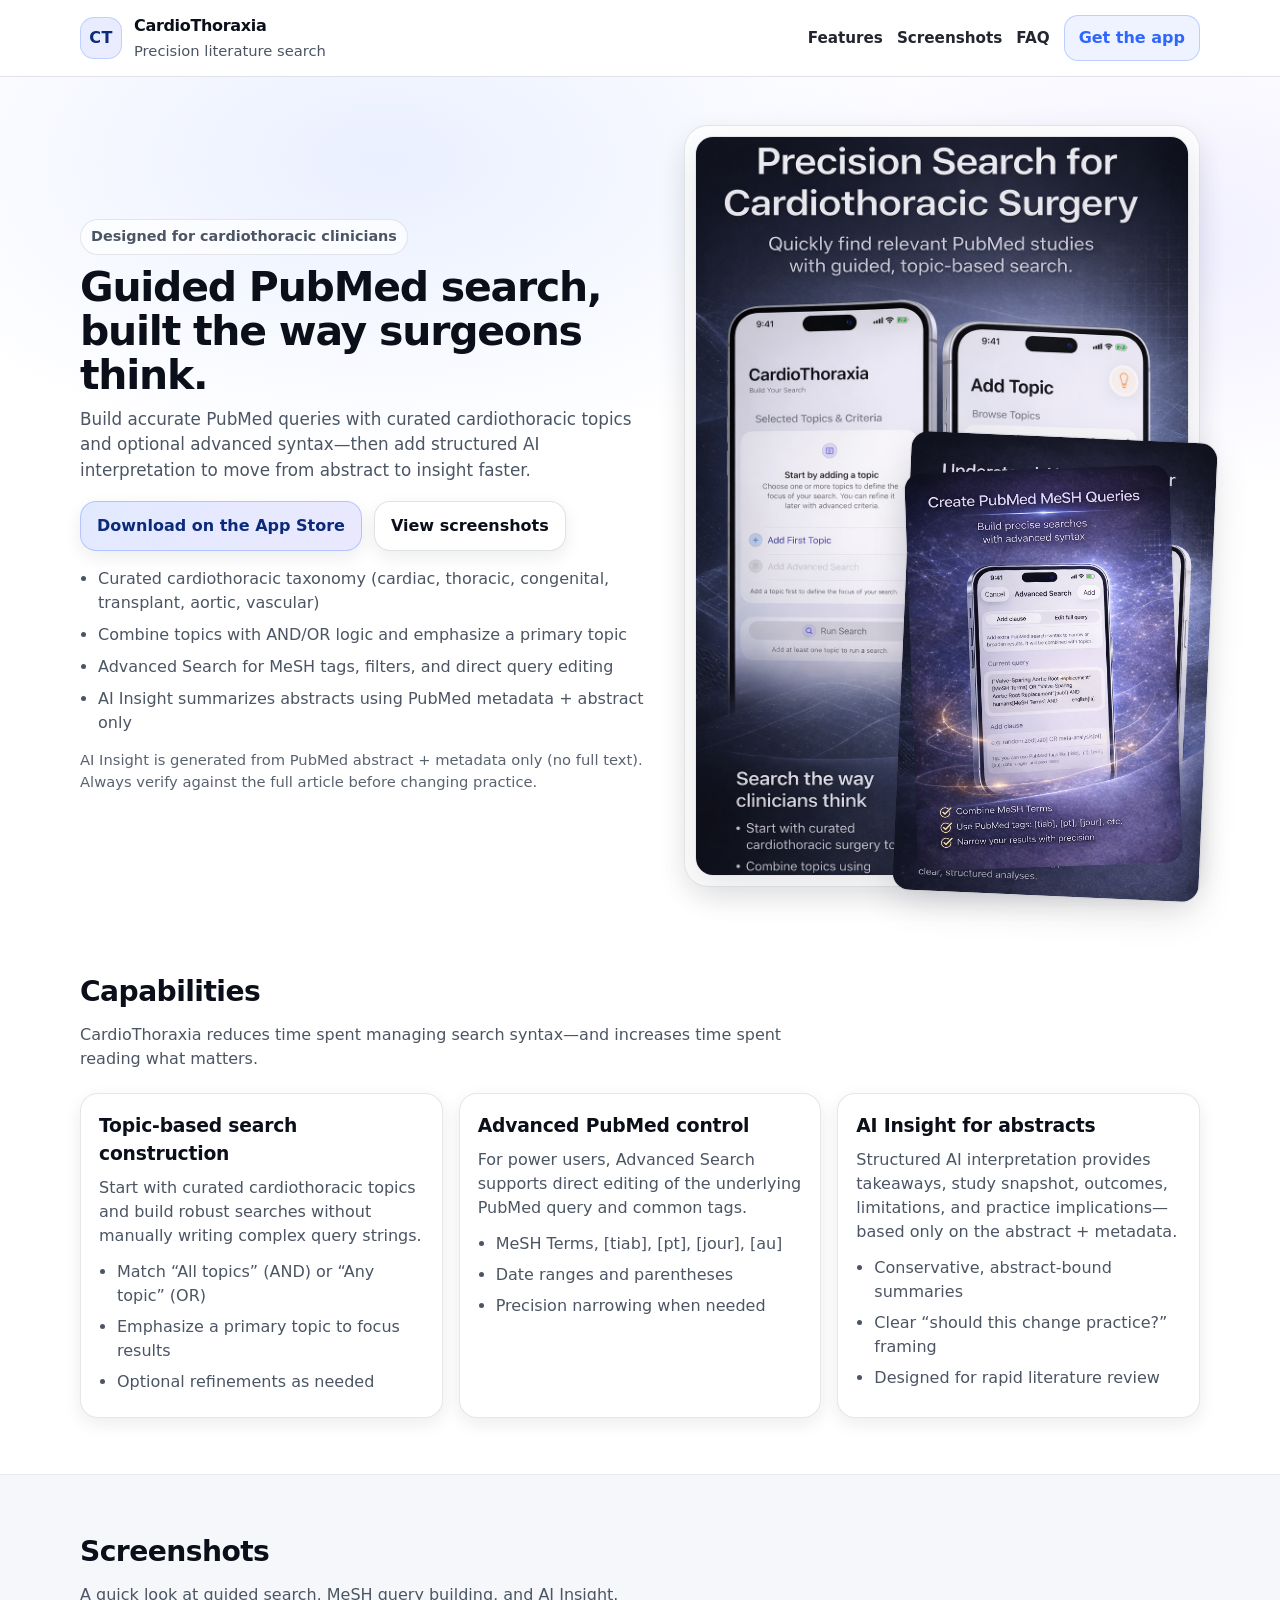
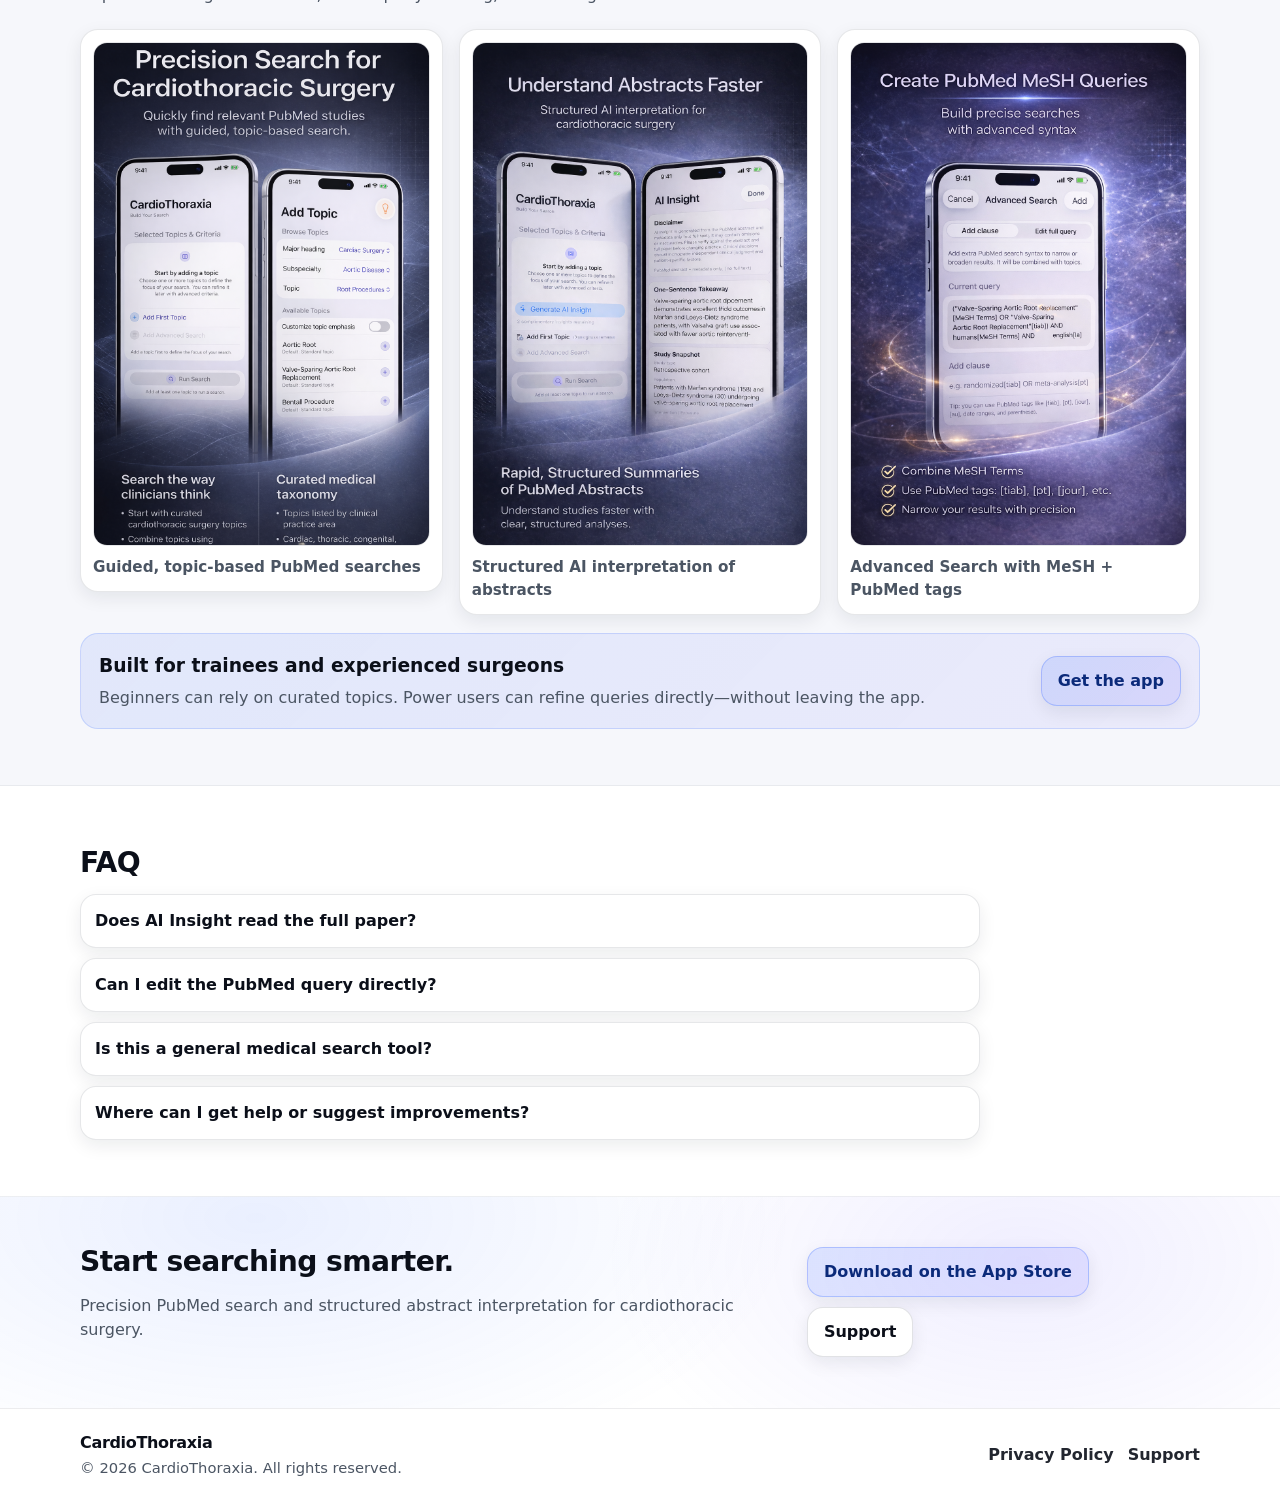
==== index.html @ f04eb75f "Update footer links to remove file extensions" ====
<!doctype html>
<html lang="en">
  <head>
    <meta charset="utf-8" />
    <meta name="viewport" content="width=device-width,initial-scale=1" />
    <title>CardioThoraxia — Precision literature search for cardiothoracic surgery</title>
    <meta
      name="description"
      content="CardioThoraxia helps clinicians build precise PubMed searches using guided cardiothoracic topics, MeSH, and structured AI insights."
    />

    <!-- Social preview (optional) -->
    <meta property="og:title" content="CardioThoraxia" />
    <meta property="og:description" content="Precision literature search for cardiothoracic surgery." />
    <meta property="og:type" content="website" />

    <link rel="stylesheet" href="assets/css/styles.css" />
    <link rel="icon" href="assets/images/favicon.png" />
  </head>

  <body>
    <a class="skip-link" href="#main">Skip to content</a>

    <!-- Header -->
    <header class="site-header">
      <div class="container header-inner">
        <div class="brand">
          <div class="brand-mark" aria-hidden="true">CT</div>
          <div class="brand-text">
            <div class="brand-name">CardioThoraxia</div>
            <div class="brand-subtitle">Precision literature search</div>
          </div>
        </div>

        <nav class="nav" aria-label="Primary">
          <a href="#features" class="nav-link">Features</a>
          <a href="#screenshots" class="nav-link">Screenshots</a>
          <a href="#faq" class="nav-link">FAQ</a>
          <a class="nav-cta" href="#download">Get the app</a>
        </nav>
      </div>
    </header>

    <main id="main">
      <!-- Hero -->
      <section class="hero">
        <div class="container hero-grid">
          <div class="hero-copy">
            <p class="eyebrow">Designed for cardiothoracic clinicians</p>
            <h1>Guided PubMed search, built the way surgeons think.</h1>
            <p class="lead">
              Build accurate PubMed queries with curated cardiothoracic topics and optional advanced syntax—then add
              structured AI interpretation to move from abstract to insight faster.
            </p>

            <div class="hero-actions" id="download">
              <!-- Replace with your real App Store link when live -->
              <a class="button primary" href="https://apps.apple.com/" target="_blank" rel="noopener">
                Download on the App Store
              </a>
              <a class="button secondary" href="#screenshots">View screenshots</a>
            </div>

            <ul class="hero-bullets">
              <li>Curated cardiothoracic taxonomy (cardiac, thoracic, congenital, transplant, aortic, vascular)</li>
              <li>Combine topics with AND/OR logic and emphasize a primary topic</li>
              <li>Advanced Search for MeSH tags, filters, and direct query editing</li>
              <li>AI Insight summarizes abstracts using PubMed metadata + abstract only</li>
            </ul>

            <p class="fineprint">
              AI Insight is generated from PubMed abstract + metadata only (no full text). Always verify against the full
              article before changing practice.
            </p>
          </div>

          <div class="hero-media" aria-label="App preview posters">
            <div class="poster-stack">
              <img
                class="poster poster-1"
                src="assets/images/hero-precision-search.png"
                alt="CardioThoraxia guided topic-based search screen"
                loading="eager"
              />
              <img
                class="poster poster-2"
                src="assets/images/hero-ai-insights.png"
                alt="AI Insight screen summarizing PubMed abstracts"
                loading="lazy"
              />
              <img
                class="poster poster-3"
                src="assets/images/hero-mesh-queries.png"
                alt="Advanced Search for building PubMed MeSH queries"
                loading="lazy"
              />
            </div>
          </div>
        </div>
      </section>

      <!-- Feature cards -->
      <section id="features" class="section">
        <div class="container">
          <h2>Capabilities</h2>
          <p class="section-lead">
            CardioThoraxia reduces time spent managing search syntax—and increases time spent reading what matters.
          </p>

          <div class="cards">
            <article class="card">
              <h3>Topic-based search construction</h3>
              <p>
                Start with curated cardiothoracic topics and build robust searches without manually writing complex query
                strings.
              </p>
              <ul>
                <li>Match “All topics” (AND) or “Any topic” (OR)</li>
                <li>Emphasize a primary topic to focus results</li>
                <li>Optional refinements as needed</li>
              </ul>
            </article>

            <article class="card">
              <h3>Advanced PubMed control</h3>
              <p>
                For power users, Advanced Search supports direct editing of the underlying PubMed query and common tags.
              </p>
              <ul>
                <li>MeSH Terms, [tiab], [pt], [jour], [au]</li>
                <li>Date ranges and parentheses</li>
                <li>Precision narrowing when needed</li>
              </ul>
            </article>

            <article class="card">
              <h3>AI Insight for abstracts</h3>
              <p>
                Structured AI interpretation provides takeaways, study snapshot, outcomes, limitations, and practice
                implications—based only on the abstract + metadata.
              </p>
              <ul>
                <li>Conservative, abstract-bound summaries</li>
                <li>Clear “should this change practice?” framing</li>
                <li>Designed for rapid literature review</li>
              </ul>
            </article>
          </div>
        </div>
      </section>

      <!-- Screenshots -->
      <section id="screenshots" class="section alt">
        <div class="container">
          <h2>Screenshots</h2>
          <p class="section-lead">A quick look at guided search, MeSH query building, and AI Insight.</p>

          <div class="gallery">
            <figure class="shot">
              <img
                src="assets/images/hero-precision-search.png"
                alt="Precision Search for cardiothoracic surgery poster"
                loading="lazy"
              />
              <figcaption>Guided, topic-based PubMed searches</figcaption>
            </figure>

            <figure class="shot">
              <img
                src="assets/images/hero-ai-insights.png"
                alt="Understand Abstracts Faster poster"
                loading="lazy"
              />
              <figcaption>Structured AI interpretation of abstracts</figcaption>
            </figure>

            <figure class="shot">
              <img
                src="assets/images/hero-mesh-queries.png"
                alt="Create PubMed MeSH Queries poster"
                loading="lazy"
              />
              <figcaption>Advanced Search with MeSH + PubMed tags</figcaption>
            </figure>
          </div>

          <div class="callout">
            <div class="callout-body">
              <h3>Built for trainees and experienced surgeons</h3>
              <p>
                Beginners can rely on curated topics. Power users can refine queries directly—without leaving the app.
              </p>
            </div>
            <a class="button primary" href="https://apps.apple.com/" target="_blank" rel="noopener">Get the app</a>
          </div>
        </div>
      </section>

      <!-- FAQ -->
      <section id="faq" class="section">
        <div class="container">
          <h2>FAQ</h2>

          <div class="faq">
            <details>
              <summary>Does AI Insight read the full paper?</summary>
              <p>
                No. AI Insight uses PubMed abstract + metadata only (no full text). If details are not present in the
                abstract, the insight should indicate they are not reported.
              </p>
            </details>

            <details>
              <summary>Can I edit the PubMed query directly?</summary>
              <p>
                Yes. Advanced Search supports editing the underlying query, adding clauses, and using common PubMed tags
                (e.g., [tiab], [pt], [jour], [au]) and date ranges.
              </p>
            </details>

            <details>
              <summary>Is this a general medical search tool?</summary>
              <p>
                CardioThoraxia is tailored to cardiothoracic surgery workflows with a curated taxonomy organized by
                clinical practice area.
              </p>
            </details>

            <details>
              <summary>Where can I get help or suggest improvements?</summary>
              <p>
                Use the Support link in the footer. The app also supports submitting topic suggestions to improve the
                catalog over time.
              </p>
            </details>
          </div>
        </div>
      </section>

      <!-- Final CTA -->
      <section class="section cta">
        <div class="container cta-inner">
          <div>
            <h2>Start searching smarter.</h2>
            <p class="section-lead">Precision PubMed search and structured abstract interpretation for cardiothoracic surgery.</p>
          </div>
          <div class="cta-actions">
            <a class="button primary" href="https://apps.apple.com/" target="_blank" rel="noopener">
              Download on the App Store
            </a>
            <a class="button secondary" href="support.html">Support</a>
          </div>
        </div>
      </section>
    </main>

    <!-- Footer -->
    <footer class="site-footer">
      <div class="container footer-inner">
        <div class="footer-left">
          <div class="footer-brand">CardioThoraxia</div>
          <div class="footer-note">© <span id="year"></span> CardioThoraxia. All rights reserved.</div>
        </div>

        <div class="footer-links">
          <a href="privacypolicy/">Privacy Policy</a>
          <a href="support/">Support</a>
        </div>
      </div>
    </footer>

    <script>
      document.getElementById("year").textContent = new Date().getFullYear();
    </script>
  </body>
</html>
---- assets/css/styles.css ----
/* CardioThoraxia — light mode site styles
   Place at: /assets/css/styles.css
*/

:root {
  --bg: #ffffff;
  --bg-muted: #f6f7fb;
  --text: #0b0f19;
  --text-muted: #4b5563;
  --border: rgba(15, 23, 42, 0.12);
  --shadow: 0 10px 30px rgba(15, 23, 42, 0.08);
  --shadow-soft: 0 6px 18px rgba(15, 23, 42, 0.08);
  --radius: 18px;
  --radius-lg: 24px;
  --max: 1120px;

  --brand: #2f66ff;      /* primary */
  --brand-2: #6b5cff;    /* secondary accent */
  --brand-ink: #0b2a7a;  /* deeper for hover */
}

* { box-sizing: border-box; }
html, body { height: 100%; }

body {
  margin: 0;
  font-family: ui-sans-serif, system-ui, -apple-system, Segoe UI, Roboto, Helvetica, Arial, "Apple Color Emoji",
    "Segoe UI Emoji";
  color: var(--text);
  background: var(--bg);
  line-height: 1.5;
}

img { max-width: 100%; display: block; }

a { color: var(--brand); text-decoration: none; }
a:hover { color: var(--brand-ink); text-decoration: underline; }

.container {
  width: min(var(--max), calc(100% - 40px));
  margin: 0 auto;
}

.skip-link {
  position: absolute;
  left: -9999px;
  top: 10px;
  background: #fff;
  border: 1px solid var(--border);
  padding: 10px 12px;
  border-radius: 12px;
  box-shadow: var(--shadow-soft);
  z-index: 999;
}
.skip-link:focus { left: 12px; }

/* Header */
.site-header {
  position: sticky;
  top: 0;
  z-index: 50;
  background: rgba(255,255,255,0.78);
  backdrop-filter: blur(10px);
  border-bottom: 1px solid var(--border);
}

.header-inner {
  display: flex;
  align-items: center;
  justify-content: space-between;
  padding: 14px 0;
  gap: 16px;
}

.brand {
  display: flex;
  align-items: center;
  gap: 12px;
  min-width: 240px;
}

.brand-mark {
  width: 42px;
  height: 42px;
  border-radius: 14px;
  display: grid;
  place-items: center;
  background: linear-gradient(135deg, rgba(47,102,255,0.12), rgba(107,92,255,0.12));
  border: 1px solid rgba(47,102,255,0.22);
  color: var(--brand-ink);
  font-weight: 800;
  letter-spacing: 0.5px;
}

.brand-name {
  font-weight: 800;
  letter-spacing: -0.02em;
}

.brand-subtitle {
  color: var(--text-muted);
  font-size: 0.92rem;
  margin-top: 2px;
}

.nav {
  display: flex;
  align-items: center;
  gap: 14px;
}

.nav-link {
  color: var(--text);
  font-weight: 600;
  font-size: 0.95rem;
  opacity: 0.9;
}
.nav-link:hover { opacity: 1; text-decoration: none; }

.nav-cta {
  display: inline-flex;
  align-items: center;
  justify-content: center;
  padding: 10px 14px;
  border-radius: 14px;
  border: 1px solid rgba(47,102,255,0.25);
  background: rgba(47,102,255,0.08);
  font-weight: 700;
}
.nav-cta:hover { text-decoration: none; background: rgba(47,102,255,0.12); }

/* Hero */
.hero {
  padding: 48px 0 28px;
  background:
    radial-gradient(900px 500px at 30% 10%, rgba(47,102,255,0.10), transparent 60%),
    radial-gradient(800px 420px at 90% 20%, rgba(107,92,255,0.10), transparent 60%),
    linear-gradient(#fff, #fff);
}

.hero-grid {
  display: grid;
  grid-template-columns: 1.05fr 0.95fr;
  gap: 34px;
  align-items: center;
}

.eyebrow {
  display: inline-flex;
  margin: 0 0 10px;
  padding: 6px 10px;
  border: 1px solid rgba(15,23,42,0.10);
  background: rgba(255,255,255,0.7);
  border-radius: 999px;
  color: var(--text-muted);
  font-weight: 700;
  font-size: 0.9rem;
}

.hero h1 {
  margin: 0 0 10px;
  font-size: clamp(2.0rem, 3.2vw, 3.0rem);
  letter-spacing: -0.03em;
  line-height: 1.08;
}

.lead {
  margin: 0 0 18px;
  color: var(--text-muted);
  font-size: 1.05rem;
  max-width: 56ch;
}

.hero-actions {
  display: flex;
  gap: 12px;
  flex-wrap: wrap;
  margin: 14px 0 16px;
}

.button {
  display: inline-flex;
  align-items: center;
  justify-content: center;
  padding: 12px 16px;
  border-radius: 16px;
  border: 1px solid var(--border);
  background: #fff;
  box-shadow: var(--shadow-soft);
  font-weight: 800;
  color: var(--text);
  text-decoration: none;
}
.button:hover { text-decoration: none; transform: translateY(-1px); }

.button.primary {
  border-color: rgba(47,102,255,0.28);
  background: linear-gradient(135deg, rgba(47,102,255,0.14), rgba(107,92,255,0.14));
  color: var(--brand-ink);
}

.button.secondary {
  background: #fff;
  color: var(--text);
}

.hero-bullets {
  margin: 14px 0 0;
  padding-left: 18px;
  color: var(--text-muted);
}
.hero-bullets li { margin: 8px 0; }

.fineprint {
  margin: 14px 0 0;
  color: rgba(75,85,99,0.92);
  font-size: 0.92rem;
  max-width: 70ch;
}

/* Posters */
.hero-media { position: relative; }
.poster-stack {
  position: relative;
  padding: 10px;
  border-radius: var(--radius-lg);
  background: linear-gradient(180deg, rgba(255,255,255,0.8), rgba(255,255,255,0.55));
  border: 1px solid rgba(15,23,42,0.10);
  box-shadow: var(--shadow);
}

.poster {
  width: 100%;
  border-radius: 18px;
  border: 1px solid rgba(15,23,42,0.10);
  box-shadow: 0 14px 36px rgba(15,23,42,0.10);
}

.poster-2, .poster-3 {
  position: absolute;
  width: 60%;
  right: -10px;
  bottom: -12px;
  transform: rotate(2.5deg);
  opacity: 0.0;
  pointer-events: none;
}

/* Only show stacked effect on larger screens */
@media (min-width: 980px) {
  .poster-2 { opacity: 1; }
  .poster-3 {
    opacity: 1;
    width: 52%;
    right: 22px;
    bottom: 18px;
    transform: rotate(-2deg);
  }
}

/* Sections */
.section {
  padding: 56px 0;
}

.section.alt {
  background: var(--bg-muted);
  border-top: 1px solid rgba(15,23,42,0.06);
  border-bottom: 1px solid rgba(15,23,42,0.06);
}

.section h2 {
  margin: 0 0 10px;
  font-size: clamp(1.6rem, 2.2vw, 2.1rem);
  letter-spacing: -0.02em;
}

.section-lead {
  margin: 0 0 22px;
  color: var(--text-muted);
  max-width: 72ch;
}

/* Cards */
.cards {
  display: grid;
  grid-template-columns: repeat(3, 1fr);
  gap: 16px;
}

.card {
  background: #fff;
  border: 1px solid rgba(15,23,42,0.10);
  border-radius: var(--radius);
  padding: 18px 18px 16px;
  box-shadow: var(--shadow-soft);
}

.card h3 {
  margin: 0 0 8px;
  letter-spacing: -0.01em;
}

.card p {
  margin: 0 0 12px;
  color: var(--text-muted);
}

.card ul {
  margin: 0;
  padding-left: 18px;
  color: var(--text-muted);
}
.card li { margin: 7px 0; }

/* Gallery */
.gallery {
  display: grid;
  grid-template-columns: repeat(3, 1fr);
  gap: 16px;
  align-items: start;
}

.shot {
  margin: 0;
  background: #fff;
  border: 1px solid rgba(15,23,42,0.10);
  border-radius: var(--radius);
  padding: 12px;
  box-shadow: var(--shadow-soft);
}

.shot img {
  border-radius: 14px;
  border: 1px solid rgba(15,23,42,0.10);
}

.shot figcaption {
  margin-top: 10px;
  color: var(--text-muted);
  font-weight: 700;
  font-size: 0.95rem;
}

/* Callout */
.callout {
  margin-top: 18px;
  display: flex;
  align-items: center;
  justify-content: space-between;
  gap: 14px;
  padding: 18px;
  border-radius: var(--radius);
  background: linear-gradient(135deg, rgba(47,102,255,0.10), rgba(107,92,255,0.08));
  border: 1px solid rgba(47,102,255,0.18);
}

.callout h3 { margin: 0 0 6px; }
.callout p { margin: 0; color: var(--text-muted); }

/* FAQ */
.faq {
  display: grid;
  gap: 10px;
  max-width: 900px;
}

details {
  background: #fff;
  border: 1px solid rgba(15,23,42,0.10);
  border-radius: 16px;
  padding: 14px 14px;
  box-shadow: var(--shadow-soft);
}

summary {
  cursor: pointer;
  font-weight: 800;
  list-style: none;
}
summary::-webkit-details-marker { display: none; }

details p {
  margin: 10px 0 0;
  color: var(--text-muted);
}

/* CTA */
.section.cta {
  padding: 44px 0;
  background:
    radial-gradient(900px 450px at 20% 10%, rgba(47,102,255,0.10), transparent 60%),
    radial-gradient(700px 420px at 80% 30%, rgba(107,92,255,0.10), transparent 60%),
    #fff;
  border-top: 1px solid rgba(15,23,42,0.06);
}

.cta-inner {
  display: flex;
  align-items: center;
  justify-content: space-between;
  gap: 14px;
}

.cta-actions {
  display: flex;
  gap: 10px;
  flex-wrap: wrap;
}

/* Footer */
.site-footer {
  border-top: 1px solid rgba(15,23,42,0.08);
  padding: 22px 0;
  background: #fff;
}

.footer-inner {
  display: flex;
  align-items: center;
  justify-content: space-between;
  gap: 16px;
}

.footer-brand {
  font-weight: 900;
  letter-spacing: -0.02em;
}

.footer-note {
  color: var(--text-muted);
  font-size: 0.92rem;
  margin-top: 2px;
}

.footer-links {
  display: flex;
  gap: 14px;
}
.footer-links a {
  color: var(--text);
  font-weight: 700;
  opacity: 0.9;
}
.footer-links a:hover { opacity: 1; }

/* Responsive */
@media (max-width: 980px) {
  .hero-grid { grid-template-columns: 1fr; }
  .brand { min-width: auto; }
  .nav { gap: 10px; }
  .cards { grid-template-columns: 1fr; }
  .gallery { grid-template-columns: 1fr; }
  .cta-inner { flex-direction: column; align-items: flex-start; }
  .poster-stack { padding: 10px; }
}

@media (max-width: 720px) {
  .nav-link { display: none; }
  .nav-cta { padding: 10px 12px; }
}
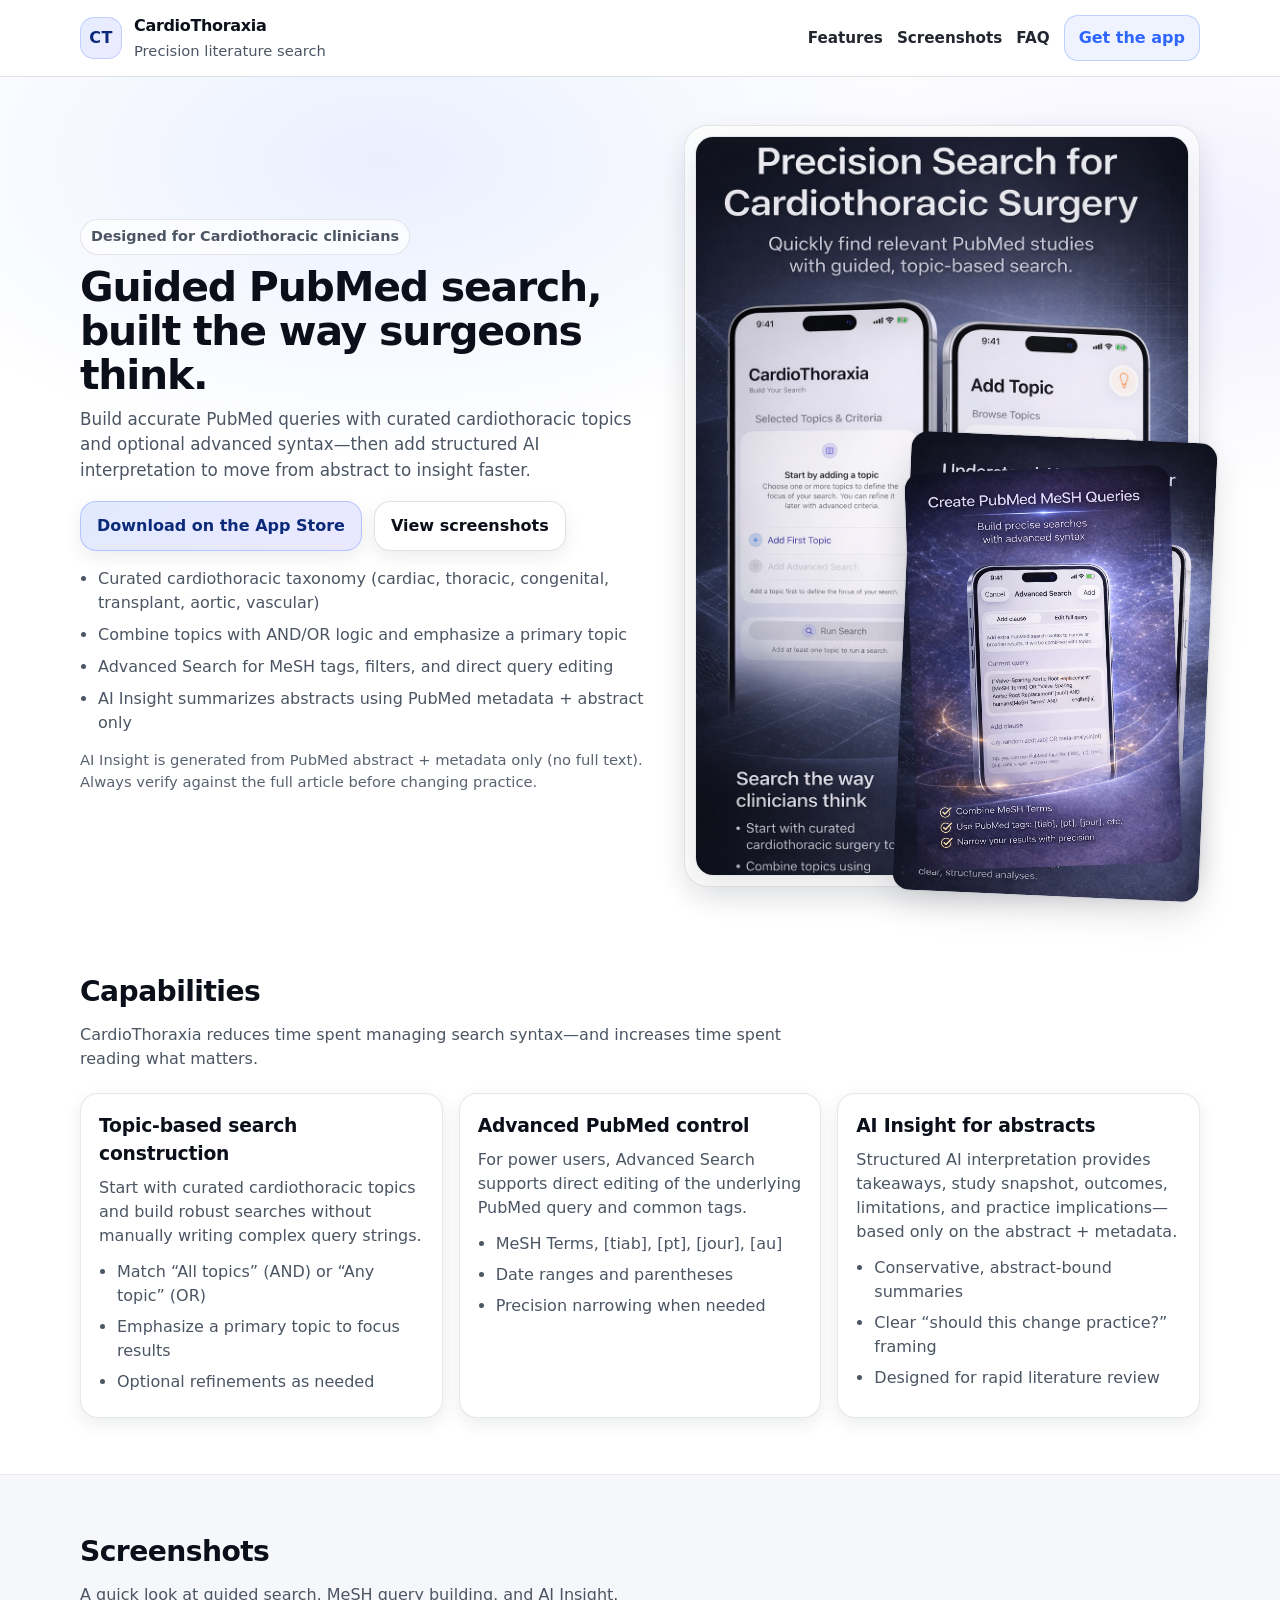
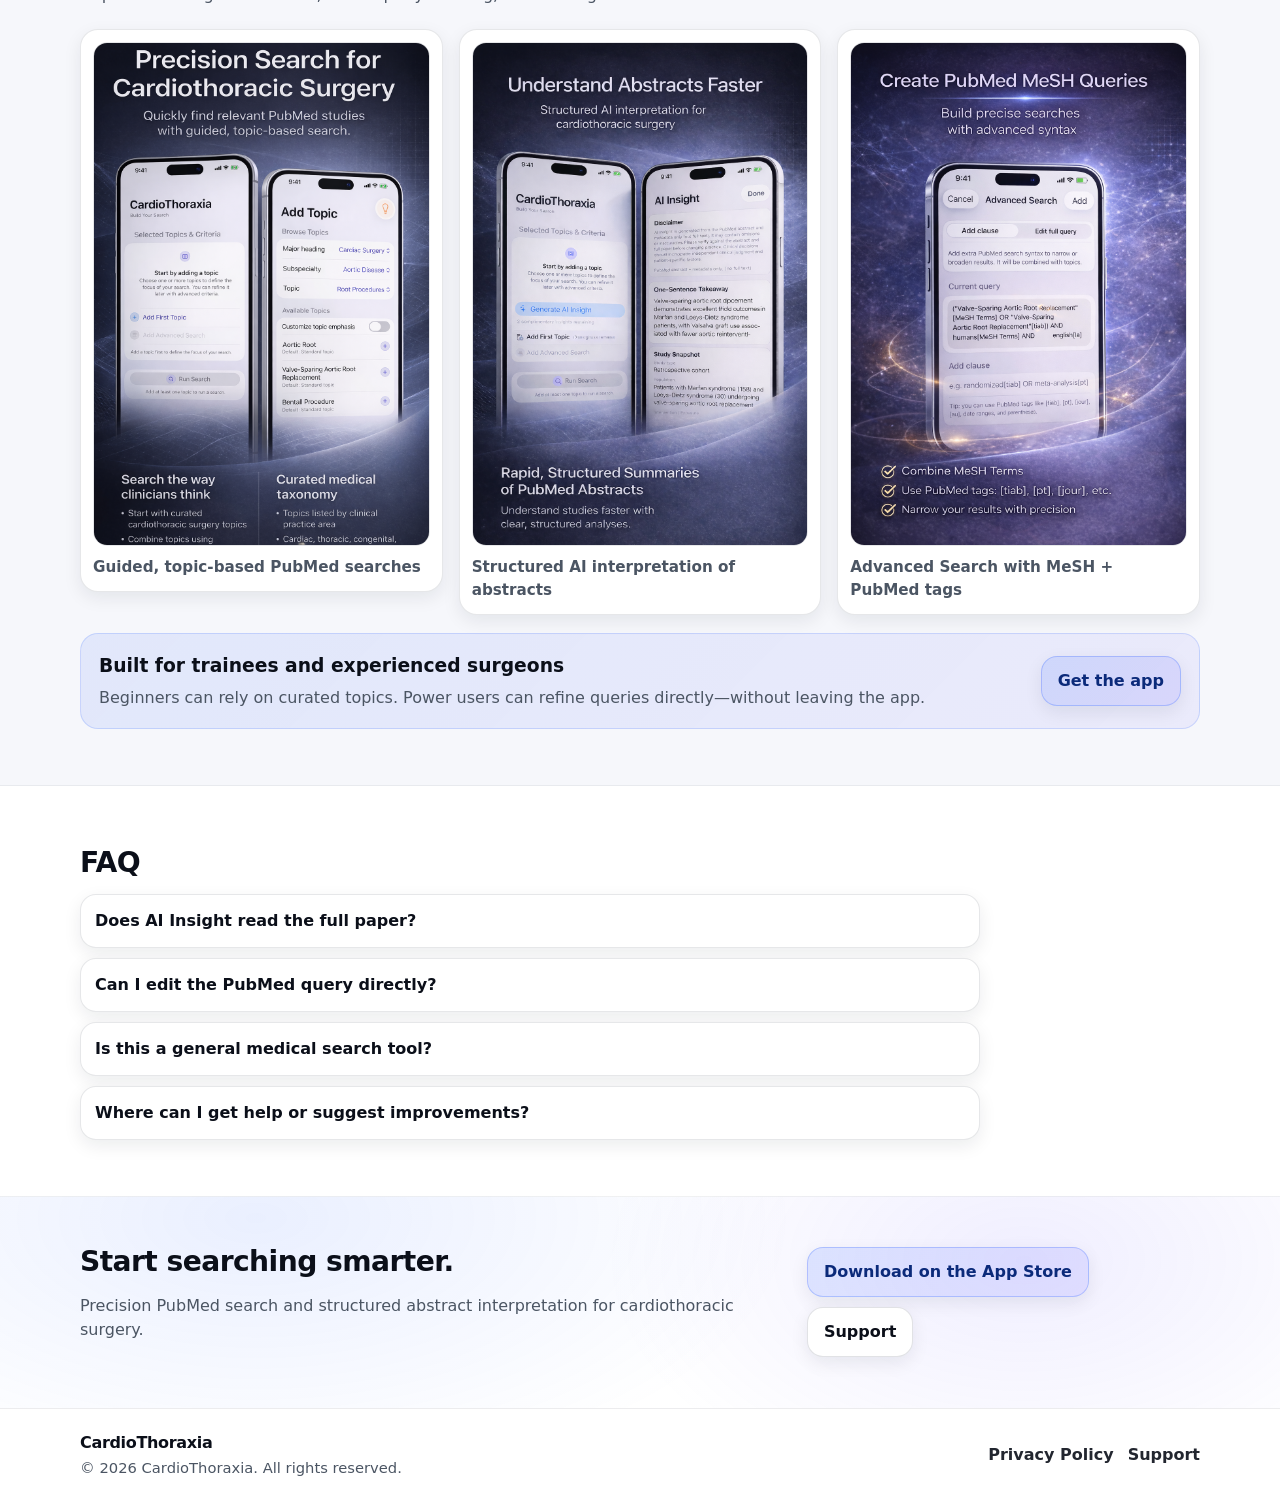
==== commit 4045f5a5: "Correct capitalization in eyebrow text" ====
--- a/index.html
+++ b/index.html
@@ -36,7 +36,7 @@
           <a href="#features" class="nav-link">Features</a>
           <a href="#screenshots" class="nav-link">Screenshots</a>
           <a href="#faq" class="nav-link">FAQ</a>
-          <a class="nav-cta" href="#download">Get the app</a>
+          <a class="nav-cta" href="https://apps.apple.com/us/app/cardiothoraxia/id6758521707">Get the app</a>
         </nav>
       </div>
     </header>
@@ -46,7 +46,7 @@
       <section class="hero">
         <div class="container hero-grid">
           <div class="hero-copy">
-            <p class="eyebrow">Designed for cardiothoracic clinicians</p>
+            <p class="eyebrow">Designed for Cardiothoracic clinicians</p>
             <h1>Guided PubMed search, built the way surgeons think.</h1>
             <p class="lead">
               Build accurate PubMed queries with curated cardiothoracic topics and optional advanced syntax—then add
@@ -55,7 +55,7 @@
 
             <div class="hero-actions" id="download">
               <!-- Replace with your real App Store link when live -->
-              <a class="button primary" href="https://apps.apple.com/" target="_blank" rel="noopener">
+              <a class="button primary" href="https://apps.apple.com/us/app/cardiothoraxia/id6758521707" target="_blank" rel="noopener">
                 Download on the App Store
               </a>
               <a class="button secondary" href="#screenshots">View screenshots</a>
@@ -245,10 +245,10 @@
             <p class="section-lead">Precision PubMed search and structured abstract interpretation for cardiothoracic surgery.</p>
           </div>
           <div class="cta-actions">
-            <a class="button primary" href="https://apps.apple.com/" target="_blank" rel="noopener">
+            <a class="button primary" href="https://apps.apple.com/us/app/cardiothoraxia/id6758521707" target="_blank" rel="noopener">
               Download on the App Store
             </a>
-            <a class="button secondary" href="support.html">Support</a>
+            <a class="button secondary" href="support/">Support</a>
           </div>
         </div>
       </section>
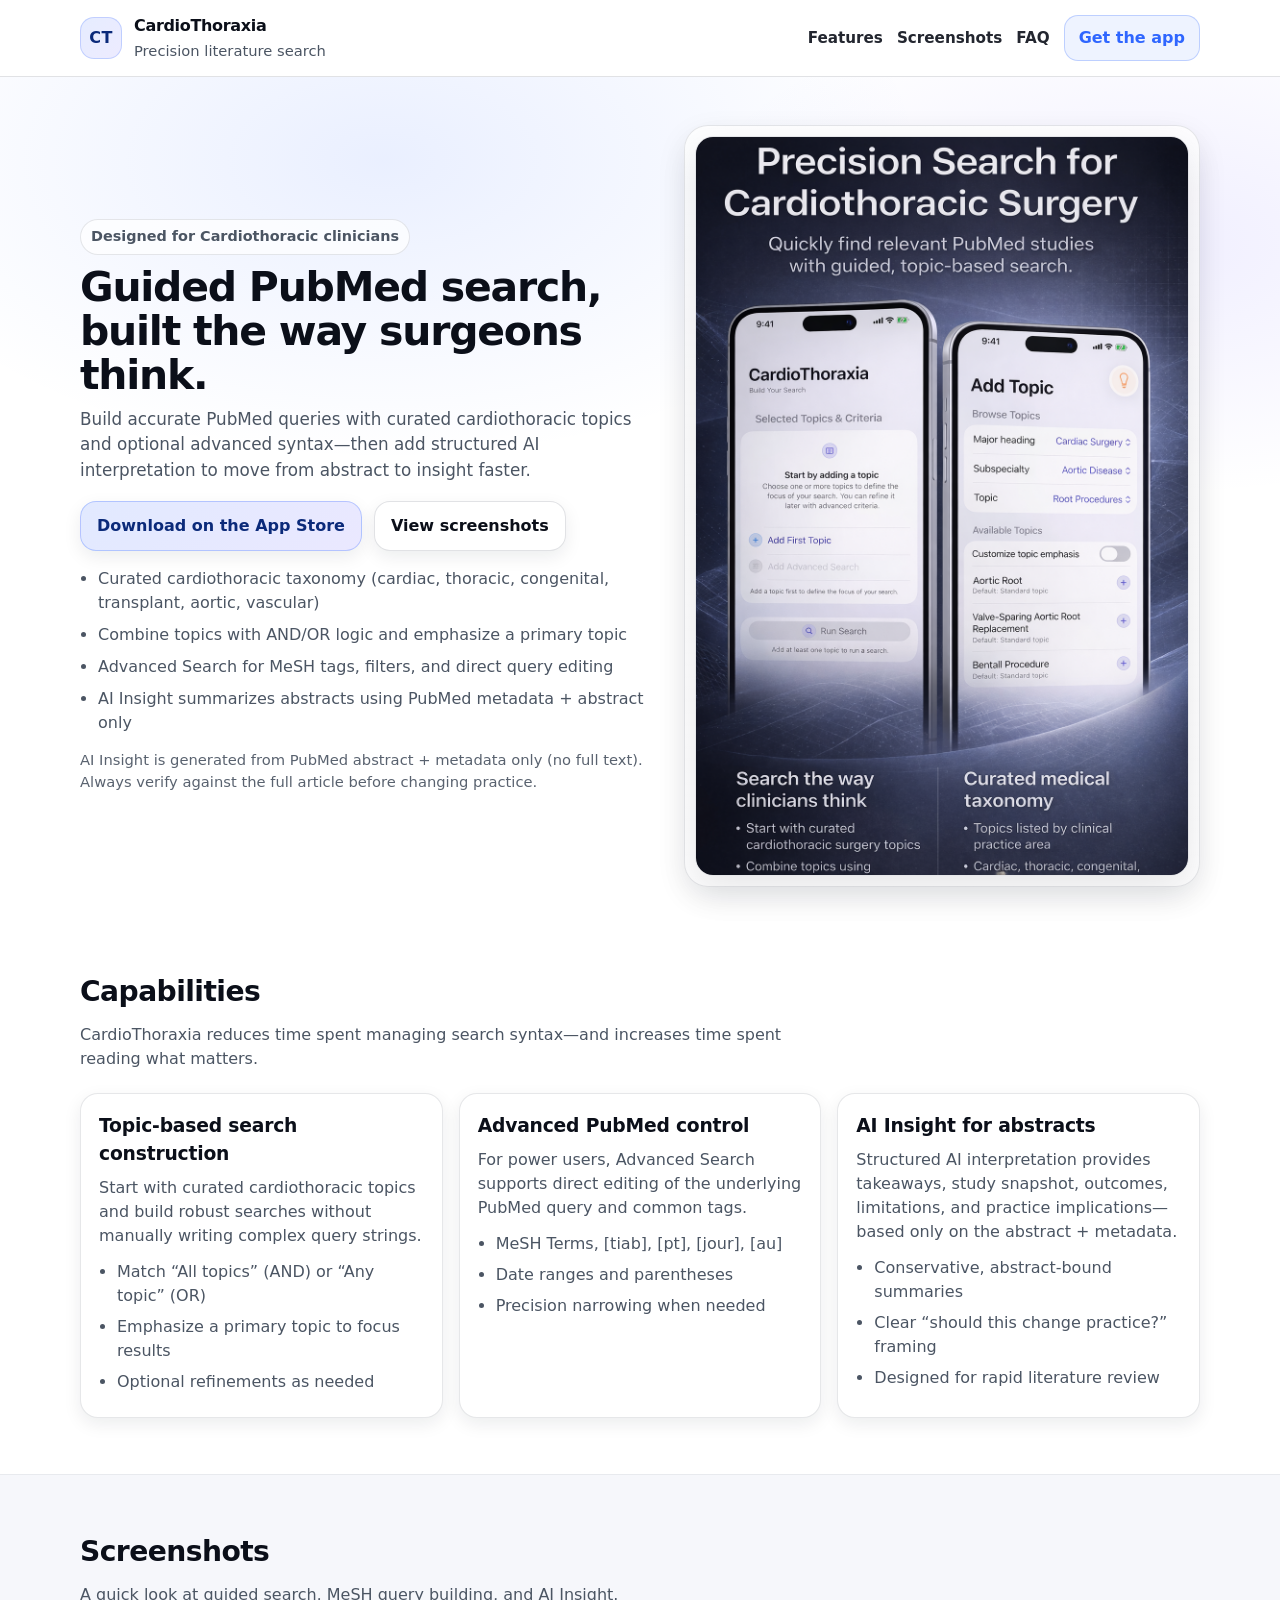
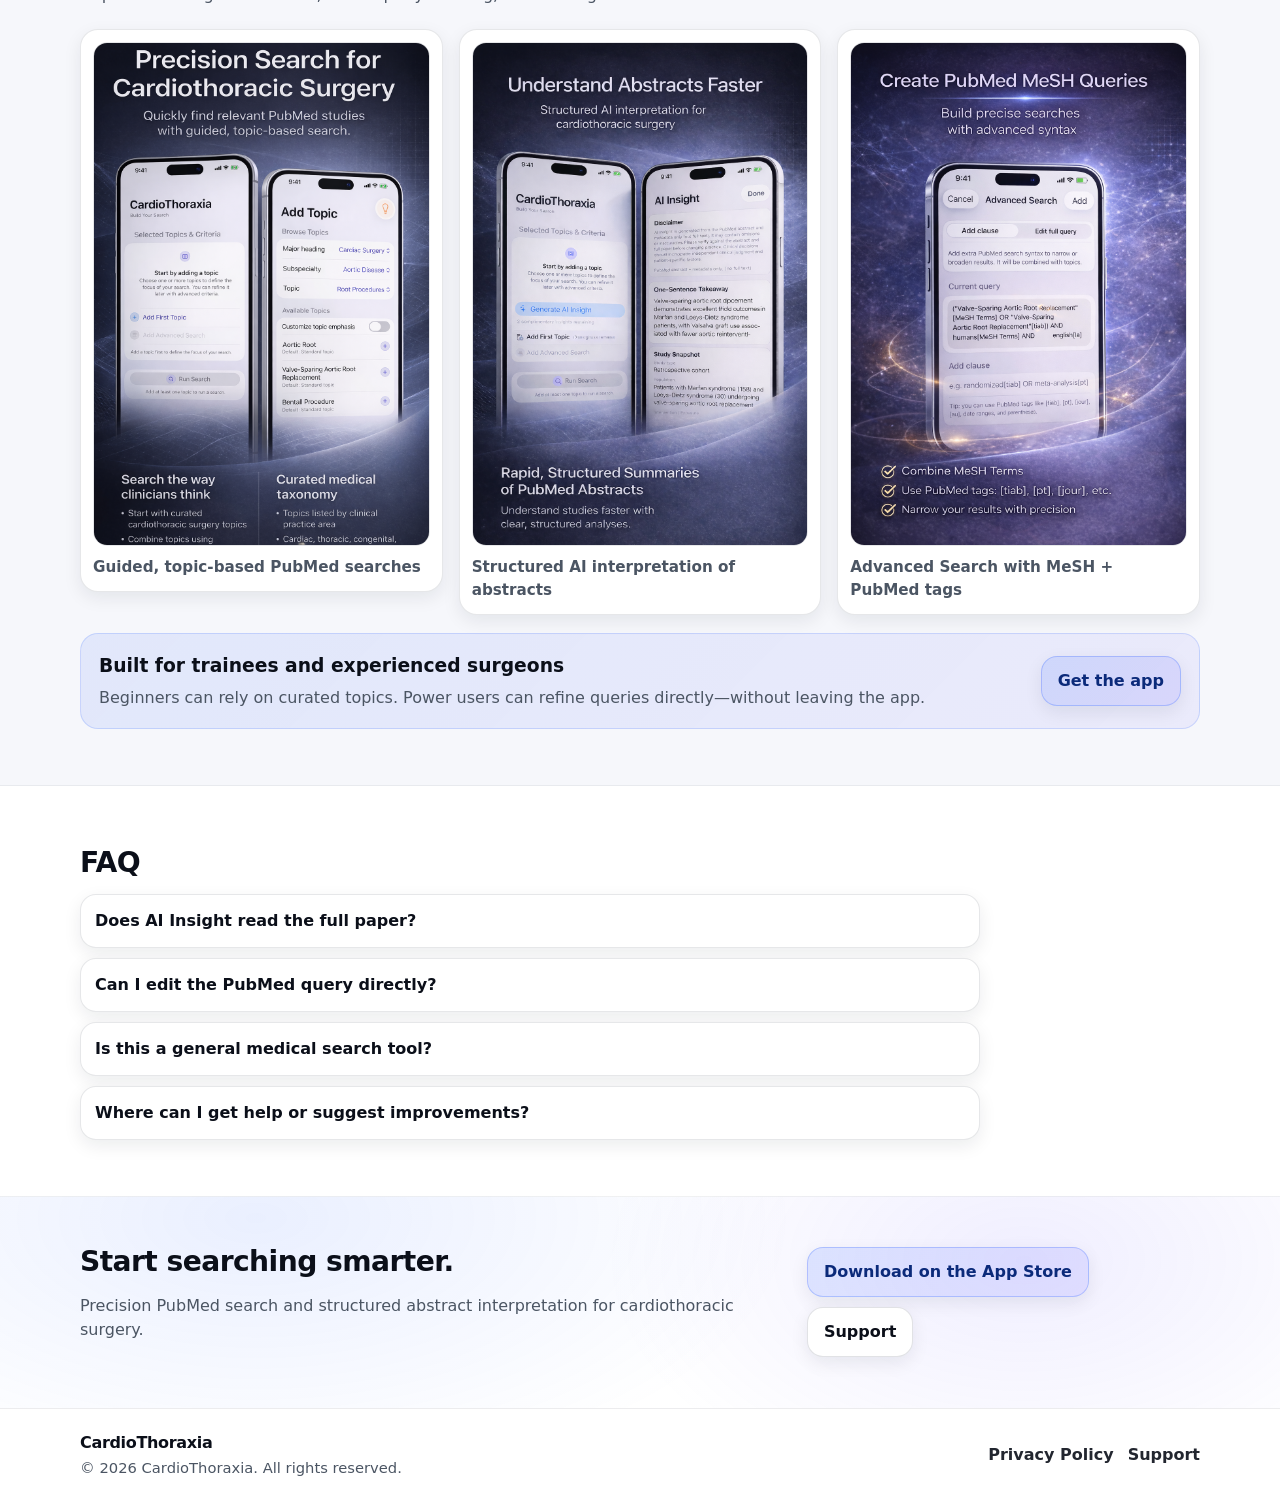
==== commit d595847b: "Remove unused image elements from index.html Removed unused image elements from the HTML." ====
--- a/index.html
+++ b/index.html
@@ -82,18 +82,6 @@
                 alt="CardioThoraxia guided topic-based search screen"
                 loading="eager"
               />
-              <img
-                class="poster poster-2"
-                src="assets/images/hero-ai-insights.png"
-                alt="AI Insight screen summarizing PubMed abstracts"
-                loading="lazy"
-              />
-              <img
-                class="poster poster-3"
-                src="assets/images/hero-mesh-queries.png"
-                alt="Advanced Search for building PubMed MeSH queries"
-                loading="lazy"
-              />
             </div>
           </div>
         </div>
@@ -191,7 +179,7 @@
                 Beginners can rely on curated topics. Power users can refine queries directly—without leaving the app.
               </p>
             </div>
-            <a class="button primary" href="https://apps.apple.com/" target="_blank" rel="noopener">Get the app</a>
+            <a class="button primary" href="https://apps.apple.com/us/app/cardiothoraxia/id6758521707" target="_blank" rel="noopener">Get the app</a>
           </div>
         </div>
       </section>
